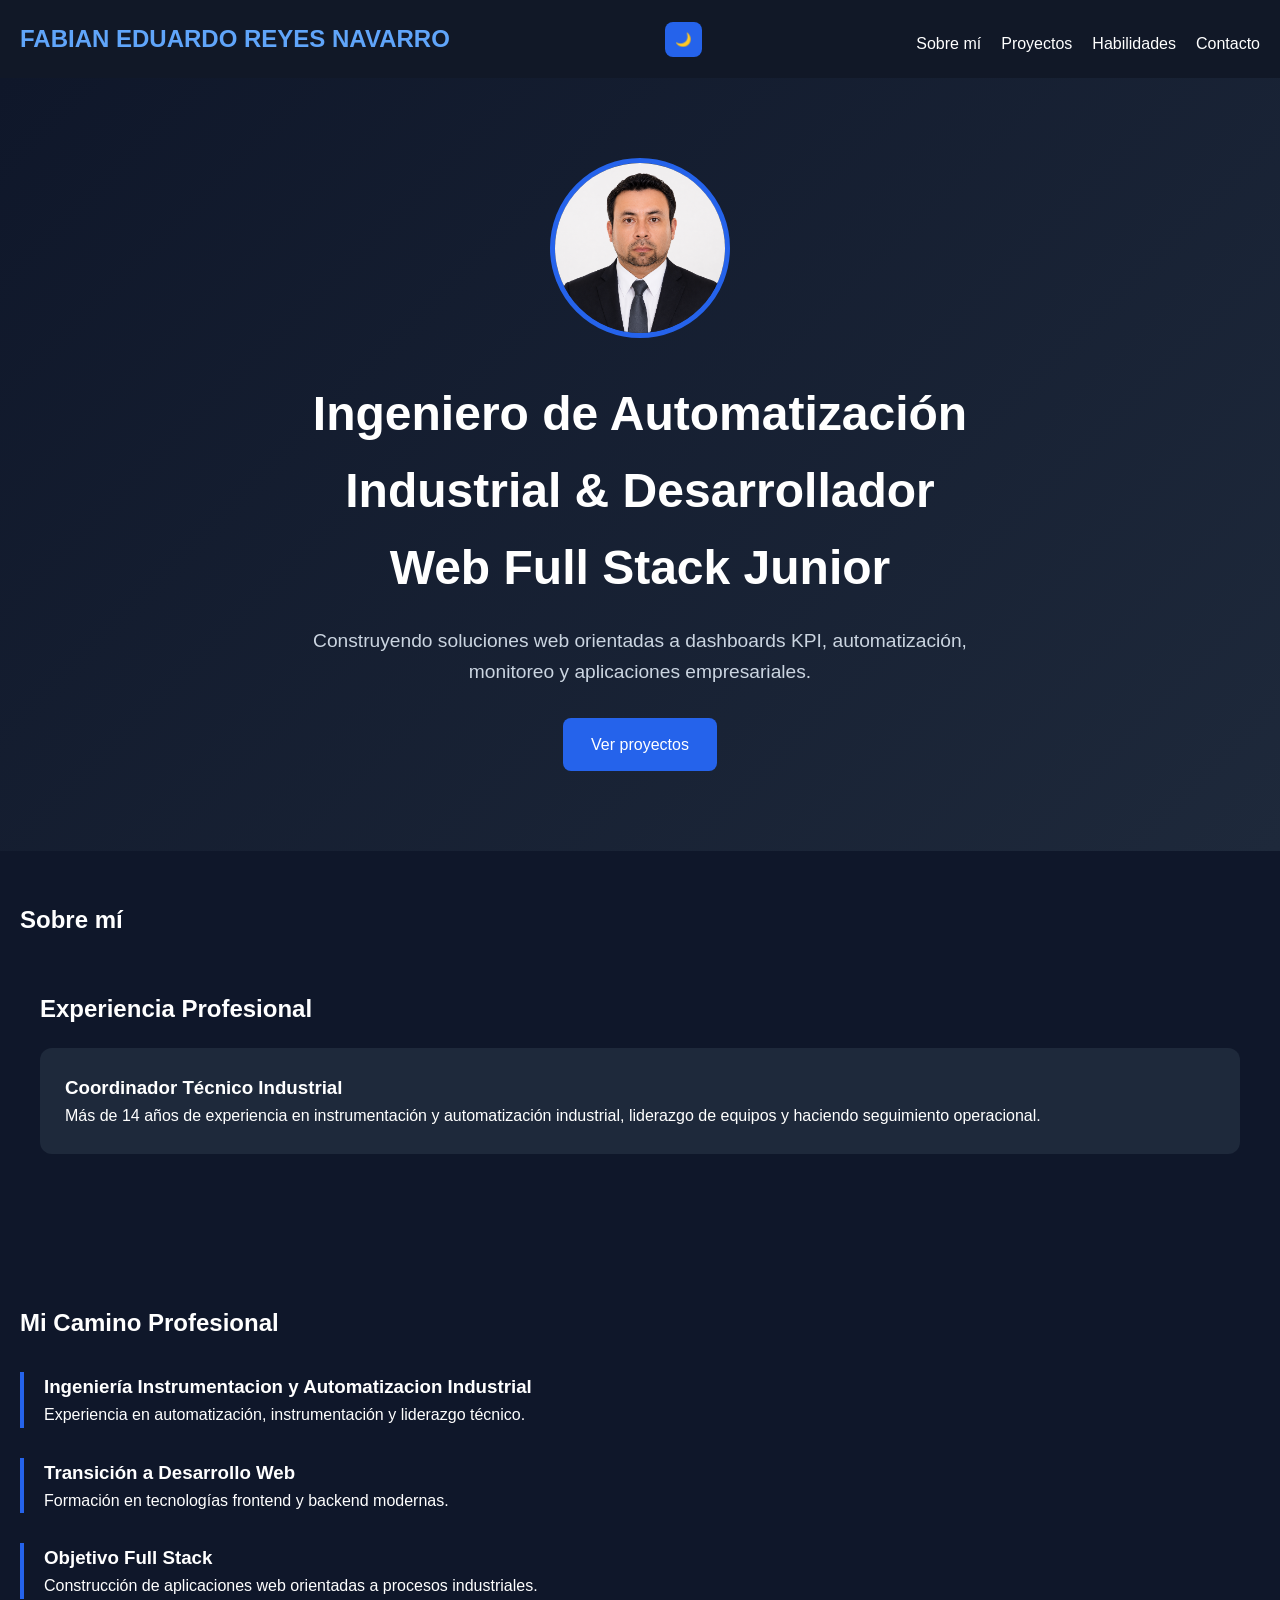
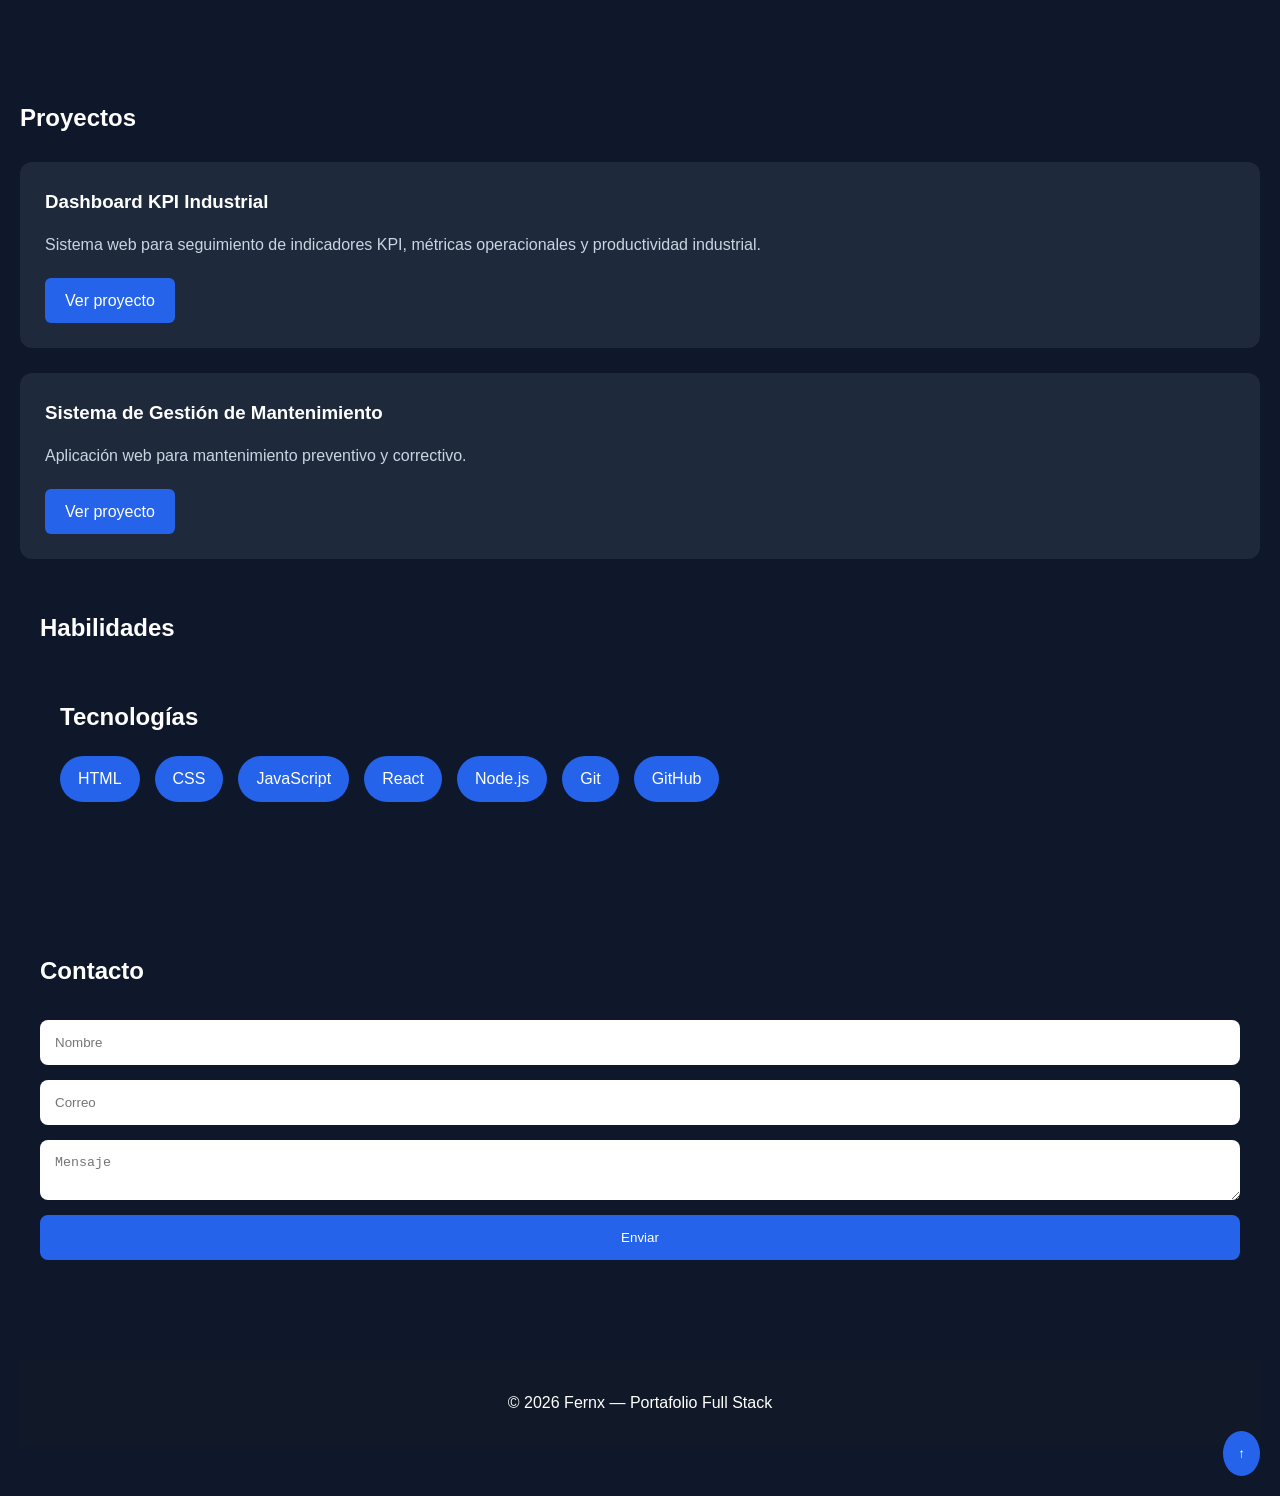
==== index.html @ 08aff905 "Portafolio profesional" ====
<!DOCTYPE html>
<html lang="en">
<head>
    <meta charset="UTF-8">
    <meta name="viewport" content="width=device-width, initial-scale=1.0">
    <title>PORTAFOLIO FULL STACK | FABIAN REYES DEV</title>
    <link rel="stylesheet" href="style.css">
</head>
<body>
    
    <header>
    <nav>
      <h1>FABIAN EDUARDO REYES NAVARRO</h1>

      <div class="menu-toggle" id="menu-toggle">
        ☰
      </div>
      <button id="theme-button">
        🌙
      </button>

      <ul id="nav-menu">
        <li><a href="#about">Sobre mí</a></li>
        <li><a href="#projects">Proyectos</a></li>
        <li><a href="#skills">Habilidades</a></li>
        <li><a href="#contact">Contacto</a></li>
      </ul>
    </nav>
  </header>

  <section class="hero">

  <div class="hero-content">

    <img
      src="assets/img/perfil.png"
      alt="Foto profesional"
      class="profile-img"
    />

    <h2>
      Ingeniero de Automatización Industrial &
      Desarrollador Web Full Stack Junior
    </h2>

    <p>
      Construyendo soluciones web orientadas a dashboards KPI,
      automatización, monitoreo y aplicaciones empresariales.
    </p>

    <a href="#projects" class="btn">
      Ver proyectos
    </a>

  </div>

</section>

  <section id="about" class="hidden">
    <h2>Sobre mí</h2>

    <section id="experience" class="hidden">

  <h2>Experiencia Profesional</h2>

  <div class="experience-card">

    <h3>
      Coordinador Técnico Industrial
    </h3>

    <p>
      Más de 14 años de experiencia en
      instrumentación y automatización industrial,
      liderazgo de equipos y haciendo seguimiento operacional.
    </p>

  </div>

</section>

</section>

  <section id="timeline" class="hidden">

  <h2>Mi Camino Profesional</h2>

  <div class="timeline-item">
    <h3>Ingeniería Instrumentacion y Automatizacion Industrial</h3>
    <p>
      Experiencia en automatización,
      instrumentación y liderazgo técnico.
    </p>
  </div>

  <div class="timeline-item">
    <h3>Transición a Desarrollo Web</h3>
    <p>
      Formación en tecnologías frontend
      y backend modernas.
    </p>
  </div>

  <div class="timeline-item">
    <h3>Objetivo Full Stack</h3>
    <p>
      Construcción de aplicaciones web
      orientadas a procesos industriales.
    </p>
  </div>

</section>

  <section id="projects" class="hidden">
    <h2>Proyectos</h2>

    <div class="project-card">

  <h3>Dashboard KPI Industrial</h3>

  <p>
    Sistema web para seguimiento de indicadores KPI,
    métricas operacionales y productividad industrial.
  </p>

  <a href="#" class="btn-project">
  Ver proyecto
</a>

</div>

  <div class="project-card">

  <h3>Sistema de Gestión de Mantenimiento</h3>

  <p>
    Aplicación web para mantenimiento preventivo y correctivo.
  </p>

  <a href="#" class="btn-project">
  Ver proyecto
</a>

</div>

  <section id="skills">
    <h2>Habilidades</h2>

    <section id="tech">

  <h2>Tecnologías</h2>

  <div class="tech-container">

    <span>HTML</span>
    <span>CSS</span>
    <span>JavaScript</span>
    <span>React</span>
    <span>Node.js</span>
    <span>Git</span>
    <span>GitHub</span>

  </div>

</section>
</section>

  <section id="contact" class="hidden">

  <h2>Contacto</h2>

  <form class="contact-form">

    <input
      type="text"
      placeholder="Nombre"
    />

    <input
      type="email"
      placeholder="Correo"
    />

    <textarea
      placeholder="Mensaje"
    ></textarea>

    <button type="submit">
      Enviar
    </button>

  </form>

</section>

<button id="top-button">
  ↑
</button>

  <footer>

  <p>
    © 2026 Fernx —
    Portafolio Full Stack
  </p>

</footer>

  <script src="script.js"></script>

</body>
</html>
---- style.css ----
* {
  margin: 0;
  padding: 0;
  box-sizing: border-box;
}

html {
  scroll-behavior: smooth;
}

body {
  font-family: Arial, sans-serif;
  background-color: #0f172a;
  color: white;
  line-height: 1.6;
}

header {
  background-color: #111827;
  padding: 20px;
  position: sticky;
  top: 0;
  z-index: 1000;
}

nav {
  display: flex;
  justify-content: space-between;
  align-items: center;
}

nav ul {
  display: flex;
  gap: 20px;
  list-style: none;
}

nav a {
  color: white;
  text-decoration: none;
}

.hero {
  padding: 80px 20px;
  text-align: center;
}

section {
  padding: 50px 20px;
}

.project-card {
  background-color: #1e293b;
  padding: 20px;
  margin-top: 20px;
  border-radius: 10px;
}

ul li {
  margin-top: 10px;
}

.hero {
  min-height: 80vh;
  display: flex;
  justify-content: center;
  align-items: center;
  text-align: center;

  background: linear-gradient(
    135deg,
    #0f172a,
    #1e293b
  );
}

.hero-content {
  max-width: 700px;
}

.hero h2 {
  font-size: 3rem;
  margin-bottom: 20px;
}

.hero p {
  font-size: 1.2rem;
  margin-bottom: 30px;
  color: #cbd5e1;
}

.btn {
  display: inline-block;
  padding: 14px 28px;

  background-color: #2563eb;
  color: white;

  text-decoration: none;

  border-radius: 8px;

  transition: 0.3s;
}

.btn:hover {
  background-color: #1d4ed8;
  transform: translateY(-3px);
}

.project-card {
  background-color: #1e293b;

  padding: 25px;

  margin-top: 25px;

  border-radius: 12px;

  transition: 0.3s;
}

.project-card:hover {
  transform: translateY(-5px);
}

.project-card h3 {
  margin-bottom: 15px;
}

.project-card p {
  margin-bottom: 20px;
  color: #cbd5e1;
}

.project-card button {
  padding: 10px 20px;

  border: none;

  background-color: #2563eb;

  color: white;

  border-radius: 6px;
}

nav h1 {
  color: #60a5fa;
}

nav a {
  transition: 0.3s;
}

nav a:hover {
  color: #60a5fa;
}

@media (max-width: 768px) {

  nav {
    flex-direction: column;
    gap: 20px;
  }

  nav ul {
    flex-direction: column;
    text-align: center;
  }

  .hero h2 {
    font-size: 2rem;
  }

}

.profile-img {
  width: 180px;
  height: 180px;

  object-fit: cover;

  border-radius: 50%;

  margin-bottom: 30px;

  border: 5px solid #2563eb;
}

.experience-card {

  background-color: #1e293b;

  padding: 25px;

  border-radius: 12px;

  margin-top: 20px;

}

.tech-container {

  display: flex;

  flex-wrap: wrap;

  gap: 15px;

  margin-top: 20px;

}

.tech-container span {

  background-color: #2563eb;

  padding: 10px 18px;

  border-radius: 30px;

}

footer {

  text-align: center;

  padding: 30px;

  background-color: #111827;

  margin-top: 50px;

}

.menu-toggle {

  display: none;

  font-size: 2rem;

  cursor: pointer;

}

/* RESPONSIVE MENU */

@media (max-width: 768px) {

  .menu-toggle {
    display: block;
  }

  #nav-menu {

    display: none;

    flex-direction: column;

    width: 100%;

    margin-top: 20px;

  }

  #nav-menu.active {
    display: flex;
  }

}

.timeline-item {

  border-left: 4px solid #2563eb;

  padding-left: 20px;

  margin-top: 30px;

}

.btn-project {

  display: inline-block;

  padding: 10px 20px;

  background-color: #2563eb;

  color: white;

  text-decoration: none;

  border-radius: 6px;

  transition: 0.3s;

}

.btn-project:hover {

  background-color: #1d4ed8;

}

.contact-form {

  display: flex;

  flex-direction: column;

  gap: 15px;

  margin-top: 30px;

}

.contact-form input,
.contact-form textarea {

  padding: 15px;

  border: none;

  border-radius: 8px;

}

.contact-form button {

  padding: 15px;

  border: none;

  background-color: #2563eb;

  color: white;

  border-radius: 8px;

  cursor: pointer;

}

#theme-button {

  padding: 10px;

  border: none;

  border-radius: 8px;

  cursor: pointer;

  background-color: #2563eb;

  color: white;

}

.light-mode {

  background-color: white;

  color: black;

}

.light-mode header {

  background-color: #e2e8f0;

}

.light-mode .project-card,
.light-mode .experience-card {

  background-color: #cbd5e1;

}

.light-mode footer {

  background-color: #cbd5e1;

}

.hidden {

  opacity: 0;

  transform: translateY(40px);

  transition: all 1s;

}

.show {

  opacity: 1;

  transform: translateY(0);

}

#top-button {

  position: fixed;

  bottom: 20px;

  right: 20px;

  padding: 15px;

  border: none;

  border-radius: 50%;

  background-color: #2563eb;

  color: white;

  cursor: pointer;

}
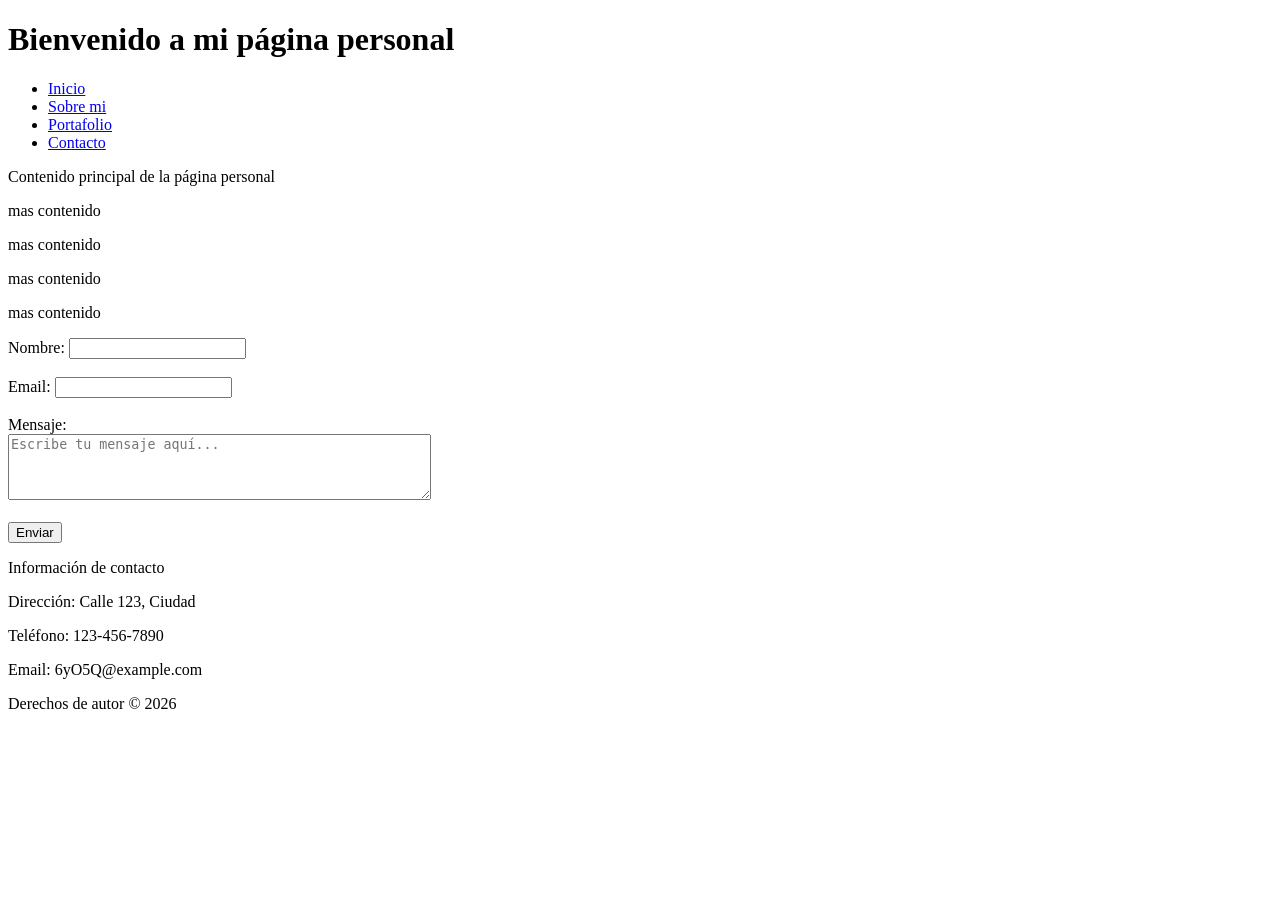
==== commit b1463f22: "dia1" ====
--- a/index.html
+++ b/index.html
@@ -3,210 +3,48 @@
 <head>
     <meta charset="UTF-8">
     <meta name="viewport" content="width=device-width, initial-scale=1.0">
-    <title>PORTAFOLIO FULL STACK | FABIAN REYES DEV</title>
-    <link rel="stylesheet" href="style.css">
+    <title>pagina personal</title>
 </head>
 <body>
-    
+    <!-- Encabezado de la página personal -->
     <header>
-    <nav>
-      <h1>FABIAN EDUARDO REYES NAVARRO</h1>
+        <h1>Bienvenido a mi página personal</h1>
+        <!-- Navegación de la página personal -->
+        <nav>
+            <ul>
+                <li><a href="#">Inicio</a></li>
+                <li><a href="#">Sobre mi</a></li>
+                <li><a href="#">Portafolio</a></li>
+                <li><a href="#">Contacto</a></li>
+            </ul>
+        </nav>
+    </header>
+    <!-- Contenido principal de la página personal -->
+    <main>
+        <p>Contenido principal de la página personal</p>
+        <p>mas contenido</p>
+        <p>mas contenido</p>
+        <p>mas contenido</p>
+        <p>mas contenido</p>
 
-      <div class="menu-toggle" id="menu-toggle">
-        ☰
-      </div>
-      <button id="theme-button">
-        🌙
-      </button>
-
-      <ul id="nav-menu">
-        <li><a href="#about">Sobre mí</a></li>
-        <li><a href="#projects">Proyectos</a></li>
-        <li><a href="#skills">Habilidades</a></li>
-        <li><a href="#contact">Contacto</a></li>
-      </ul>
-    </nav>
-  </header>
-
-  <section class="hero">
-
-  <div class="hero-content">
-
-    <img
-      src="assets/img/perfil.png"
-      alt="Foto profesional"
-      class="profile-img"
-    />
-
-    <h2>
-      Ingeniero de Automatización Industrial &
-      Desarrollador Web Full Stack Junior
-    </h2>
-
-    <p>
-      Construyendo soluciones web orientadas a dashboards KPI,
-      automatización, monitoreo y aplicaciones empresariales.
-    </p>
-
-    <a href="#projects" class="btn">
-      Ver proyectos
-    </a>
-
-  </div>
-
-</section>
-
-  <section id="about" class="hidden">
-    <h2>Sobre mí</h2>
-
-    <section id="experience" class="hidden">
-
-  <h2>Experiencia Profesional</h2>
-
-  <div class="experience-card">
-
-    <h3>
-      Coordinador Técnico Industrial
-    </h3>
-
-    <p>
-      Más de 14 años de experiencia en
-      instrumentación y automatización industrial,
-      liderazgo de equipos y haciendo seguimiento operacional.
-    </p>
-
-  </div>
-
-</section>
-
-</section>
-
-  <section id="timeline" class="hidden">
-
-  <h2>Mi Camino Profesional</h2>
-
-  <div class="timeline-item">
-    <h3>Ingeniería Instrumentacion y Automatizacion Industrial</h3>
-    <p>
-      Experiencia en automatización,
-      instrumentación y liderazgo técnico.
-    </p>
-  </div>
-
-  <div class="timeline-item">
-    <h3>Transición a Desarrollo Web</h3>
-    <p>
-      Formación en tecnologías frontend
-      y backend modernas.
-    </p>
-  </div>
-
-  <div class="timeline-item">
-    <h3>Objetivo Full Stack</h3>
-    <p>
-      Construcción de aplicaciones web
-      orientadas a procesos industriales.
-    </p>
-  </div>
-
-</section>
-
-  <section id="projects" class="hidden">
-    <h2>Proyectos</h2>
-
-    <div class="project-card">
-
-  <h3>Dashboard KPI Industrial</h3>
-
-  <p>
-    Sistema web para seguimiento de indicadores KPI,
-    métricas operacionales y productividad industrial.
-  </p>
-
-  <a href="#" class="btn-project">
-  Ver proyecto
-</a>
-
-</div>
-
-  <div class="project-card">
-
-  <h3>Sistema de Gestión de Mantenimiento</h3>
-
-  <p>
-    Aplicación web para mantenimiento preventivo y correctivo.
-  </p>
-
-  <a href="#" class="btn-project">
-  Ver proyecto
-</a>
-
-</div>
-
-  <section id="skills">
-    <h2>Habilidades</h2>
-
-    <section id="tech">
-
-  <h2>Tecnologías</h2>
-
-  <div class="tech-container">
-
-    <span>HTML</span>
-    <span>CSS</span>
-    <span>JavaScript</span>
-    <span>React</span>
-    <span>Node.js</span>
-    <span>Git</span>
-    <span>GitHub</span>
-
-  </div>
-
-</section>
-</section>
-
-  <section id="contact" class="hidden">
-
-  <h2>Contacto</h2>
-
-  <form class="contact-form">
-
-    <input
-      type="text"
-      placeholder="Nombre"
-    />
-
-    <input
-      type="email"
-      placeholder="Correo"
-    />
-
-    <textarea
-      placeholder="Mensaje"
-    ></textarea>
-
-    <button type="submit">
-      Enviar
-    </button>
-
-  </form>
-
-</section>
-
-<button id="top-button">
-  ↑
-</button>
-
-  <footer>
-
-  <p>
-    © 2026 Fernx —
-    Portafolio Full Stack
-  </p>
-
-</footer>
-
-  <script src="script.js"></script>
+        <form action="#" method="post">
+            <label for="name">Nombre:</label>
+            <input type="text" id="name" name="name" required><br><br>
+            <label for="email">Email:</label>
+            <input type="email" id="email" name="email" required><br><br>
+            <label for="message">Mensaje:</label><br>
+            <textarea id="message" name="message" rows="4" cols="50" placeholder="Escribe tu mensaje aquí..." required></textarea><br><br>
+            <input type="submit" value="Enviar">
+        </form>
+    </main>
+    <!-- Pie de página -->
+    <footer>
+        <p>Información de contacto</p>
+        <p>Dirección: Calle 123, Ciudad</p>
+        <p>Teléfono: 123-456-7890</p>
+        <p>Email: 6yO5Q@example.com</p>
+        <p>Derechos de autor &copy; 2026</p>
+    </footer>
 
 </body>
 </html>
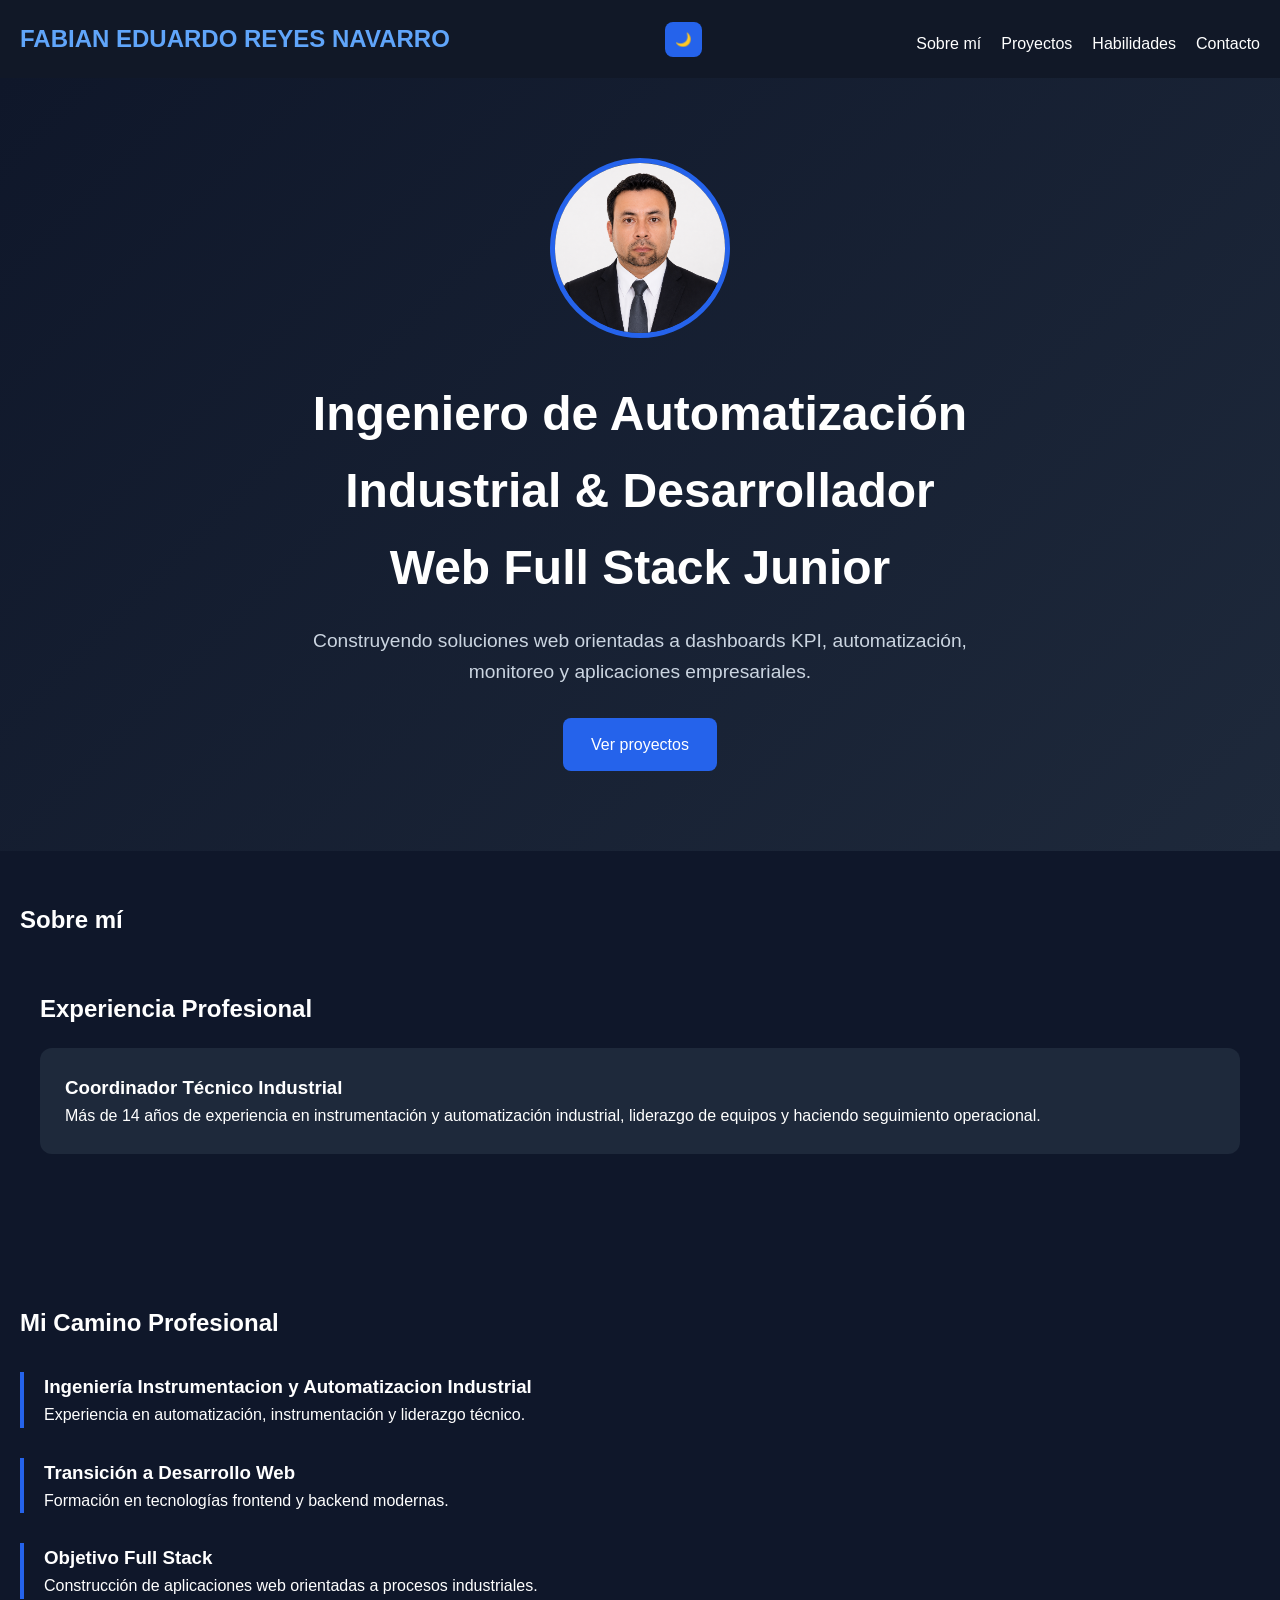
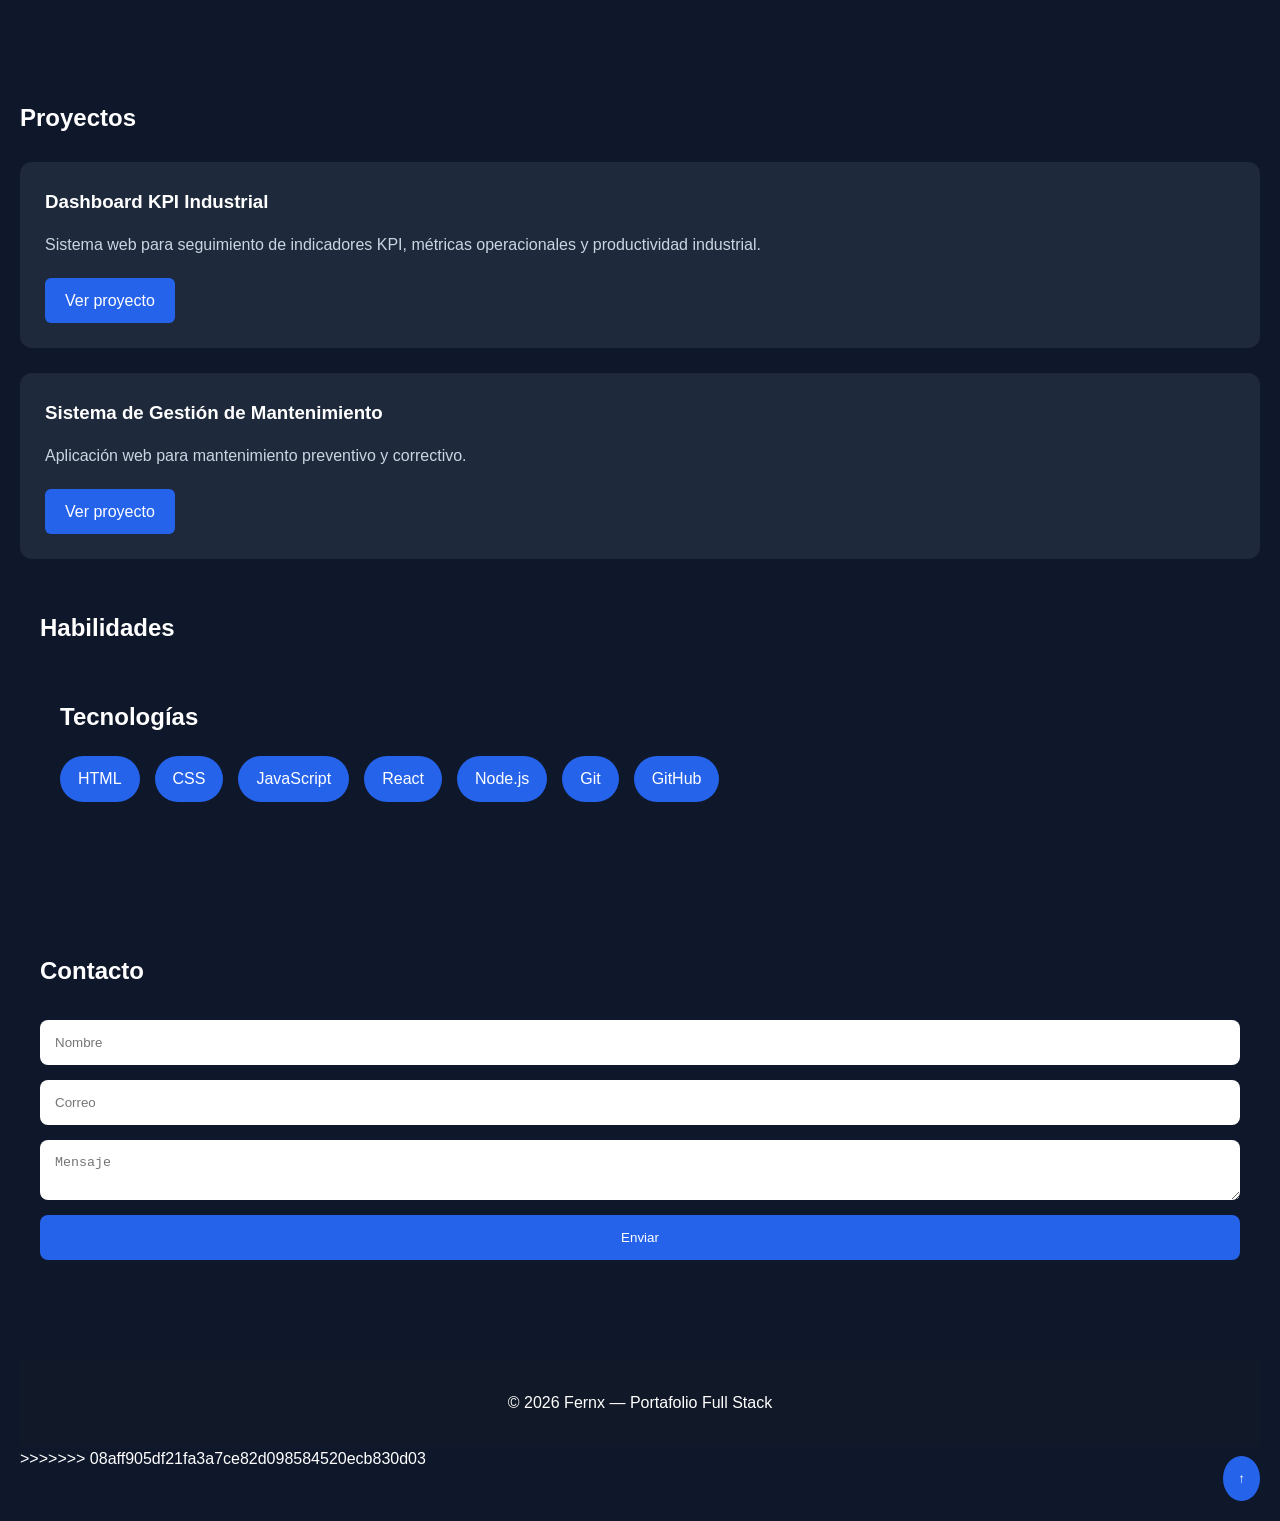
==== commit fc323e9d: "dia1 fix" ====
--- a/index.html
+++ b/index.html
@@ -3,48 +3,212 @@
 <head>
     <meta charset="UTF-8">
     <meta name="viewport" content="width=device-width, initial-scale=1.0">
-    <title>pagina personal</title>
+
+    <title>PORTAFOLIO FULL STACK | FABIAN REYES DEV</title>
+    <link rel="stylesheet" href="style.css">
 </head>
 <body>
-    <!-- Encabezado de la página personal -->
+    
     <header>
-        <h1>Bienvenido a mi página personal</h1>
-        <!-- Navegación de la página personal -->
-        <nav>
-            <ul>
-                <li><a href="#">Inicio</a></li>
-                <li><a href="#">Sobre mi</a></li>
-                <li><a href="#">Portafolio</a></li>
-                <li><a href="#">Contacto</a></li>
-            </ul>
-        </nav>
-    </header>
-    <!-- Contenido principal de la página personal -->
-    <main>
-        <p>Contenido principal de la página personal</p>
-        <p>mas contenido</p>
-        <p>mas contenido</p>
-        <p>mas contenido</p>
-        <p>mas contenido</p>
-
-        <form action="#" method="post">
-            <label for="name">Nombre:</label>
-            <input type="text" id="name" name="name" required><br><br>
-            <label for="email">Email:</label>
-            <input type="email" id="email" name="email" required><br><br>
-            <label for="message">Mensaje:</label><br>
-            <textarea id="message" name="message" rows="4" cols="50" placeholder="Escribe tu mensaje aquí..." required></textarea><br><br>
-            <input type="submit" value="Enviar">
-        </form>
-    </main>
-    <!-- Pie de página -->
-    <footer>
-        <p>Información de contacto</p>
-        <p>Dirección: Calle 123, Ciudad</p>
-        <p>Teléfono: 123-456-7890</p>
-        <p>Email: 6yO5Q@example.com</p>
-        <p>Derechos de autor &copy; 2026</p>
-    </footer>
+    <nav>
+      <h1>FABIAN EDUARDO REYES NAVARRO</h1>
+
+      <div class="menu-toggle" id="menu-toggle">
+        ☰
+      </div>
+      <button id="theme-button">
+        🌙
+      </button>
+
+      <ul id="nav-menu">
+        <li><a href="#about">Sobre mí</a></li>
+        <li><a href="#projects">Proyectos</a></li>
+        <li><a href="#skills">Habilidades</a></li>
+        <li><a href="#contact">Contacto</a></li>
+      </ul>
+    </nav>
+  </header>
+
+  <section class="hero">
+
+  <div class="hero-content">
+
+    <img
+      src="assets/img/perfil.png"
+      alt="Foto profesional"
+      class="profile-img"
+    />
+
+    <h2>
+      Ingeniero de Automatización Industrial &
+      Desarrollador Web Full Stack Junior
+    </h2>
+
+    <p>
+      Construyendo soluciones web orientadas a dashboards KPI,
+      automatización, monitoreo y aplicaciones empresariales.
+    </p>
+
+    <a href="#projects" class="btn">
+      Ver proyectos
+    </a>
+
+  </div>
+
+</section>
+
+  <section id="about" class="hidden">
+    <h2>Sobre mí</h2>
+
+    <section id="experience" class="hidden">
+
+  <h2>Experiencia Profesional</h2>
+
+  <div class="experience-card">
+
+    <h3>
+      Coordinador Técnico Industrial
+    </h3>
+
+    <p>
+      Más de 14 años de experiencia en
+      instrumentación y automatización industrial,
+      liderazgo de equipos y haciendo seguimiento operacional.
+    </p>
+
+  </div>
+
+</section>
+
+</section>
+
+  <section id="timeline" class="hidden">
+
+  <h2>Mi Camino Profesional</h2>
+
+  <div class="timeline-item">
+    <h3>Ingeniería Instrumentacion y Automatizacion Industrial</h3>
+    <p>
+      Experiencia en automatización,
+      instrumentación y liderazgo técnico.
+    </p>
+  </div>
+
+  <div class="timeline-item">
+    <h3>Transición a Desarrollo Web</h3>
+    <p>
+      Formación en tecnologías frontend
+      y backend modernas.
+    </p>
+  </div>
+
+  <div class="timeline-item">
+    <h3>Objetivo Full Stack</h3>
+    <p>
+      Construcción de aplicaciones web
+      orientadas a procesos industriales.
+    </p>
+  </div>
+
+</section>
+
+  <section id="projects" class="hidden">
+    <h2>Proyectos</h2>
+
+    <div class="project-card">
+
+  <h3>Dashboard KPI Industrial</h3>
+
+  <p>
+    Sistema web para seguimiento de indicadores KPI,
+    métricas operacionales y productividad industrial.
+  </p>
+
+  <a href="#" class="btn-project">
+  Ver proyecto
+</a>
+
+</div>
+
+  <div class="project-card">
+
+  <h3>Sistema de Gestión de Mantenimiento</h3>
+
+  <p>
+    Aplicación web para mantenimiento preventivo y correctivo.
+  </p>
+
+  <a href="#" class="btn-project">
+  Ver proyecto
+</a>
+
+</div>
+
+  <section id="skills">
+    <h2>Habilidades</h2>
+
+    <section id="tech">
+
+  <h2>Tecnologías</h2>
+
+  <div class="tech-container">
+
+    <span>HTML</span>
+    <span>CSS</span>
+    <span>JavaScript</span>
+    <span>React</span>
+    <span>Node.js</span>
+    <span>Git</span>
+    <span>GitHub</span>
+
+  </div>
+
+</section>
+</section>
+
+  <section id="contact" class="hidden">
+
+  <h2>Contacto</h2>
+
+  <form class="contact-form">
+
+    <input
+      type="text"
+      placeholder="Nombre"
+    />
+
+    <input
+      type="email"
+      placeholder="Correo"
+    />
+
+    <textarea
+      placeholder="Mensaje"
+    ></textarea>
+
+    <button type="submit">
+      Enviar
+    </button>
+
+  </form>
+
+</section>
+
+<button id="top-button">
+  ↑
+</button>
+
+  <footer>
+
+  <p>
+    © 2026 Fernx —
+    Portafolio Full Stack
+  </p>
+
+</footer>
+
+  <script src="script.js"></script>
+>>>>>>> 08aff905df21fa3a7ce82d098584520ecb830d03
 
 </body>
 </html>
--- a/style.css
+++ b/style.css
@@ -0,0 +1,427 @@
+* {
+  margin: 0;
+  padding: 0;
+  box-sizing: border-box;
+}
+
+html {
+  scroll-behavior: smooth;
+}
+
+body {
+  font-family: Arial, sans-serif;
+  background-color: #0f172a;
+  color: white;
+  line-height: 1.6;
+}
+
+header {
+  background-color: #111827;
+  padding: 20px;
+  position: sticky;
+  top: 0;
+  z-index: 1000;
+}
+
+nav {
+  display: flex;
+  justify-content: space-between;
+  align-items: center;
+}
+
+nav ul {
+  display: flex;
+  gap: 20px;
+  list-style: none;
+}
+
+nav a {
+  color: white;
+  text-decoration: none;
+}
+
+.hero {
+  padding: 80px 20px;
+  text-align: center;
+}
+
+section {
+  padding: 50px 20px;
+}
+
+.project-card {
+  background-color: #1e293b;
+  padding: 20px;
+  margin-top: 20px;
+  border-radius: 10px;
+}
+
+ul li {
+  margin-top: 10px;
+}
+
+.hero {
+  min-height: 80vh;
+  display: flex;
+  justify-content: center;
+  align-items: center;
+  text-align: center;
+
+  background: linear-gradient(
+    135deg,
+    #0f172a,
+    #1e293b
+  );
+}
+
+.hero-content {
+  max-width: 700px;
+}
+
+.hero h2 {
+  font-size: 3rem;
+  margin-bottom: 20px;
+}
+
+.hero p {
+  font-size: 1.2rem;
+  margin-bottom: 30px;
+  color: #cbd5e1;
+}
+
+.btn {
+  display: inline-block;
+  padding: 14px 28px;
+
+  background-color: #2563eb;
+  color: white;
+
+  text-decoration: none;
+
+  border-radius: 8px;
+
+  transition: 0.3s;
+}
+
+.btn:hover {
+  background-color: #1d4ed8;
+  transform: translateY(-3px);
+}
+
+.project-card {
+  background-color: #1e293b;
+
+  padding: 25px;
+
+  margin-top: 25px;
+
+  border-radius: 12px;
+
+  transition: 0.3s;
+}
+
+.project-card:hover {
+  transform: translateY(-5px);
+}
+
+.project-card h3 {
+  margin-bottom: 15px;
+}
+
+.project-card p {
+  margin-bottom: 20px;
+  color: #cbd5e1;
+}
+
+.project-card button {
+  padding: 10px 20px;
+
+  border: none;
+
+  background-color: #2563eb;
+
+  color: white;
+
+  border-radius: 6px;
+}
+
+nav h1 {
+  color: #60a5fa;
+}
+
+nav a {
+  transition: 0.3s;
+}
+
+nav a:hover {
+  color: #60a5fa;
+}
+
+@media (max-width: 768px) {
+
+  nav {
+    flex-direction: column;
+    gap: 20px;
+  }
+
+  nav ul {
+    flex-direction: column;
+    text-align: center;
+  }
+
+  .hero h2 {
+    font-size: 2rem;
+  }
+
+}
+
+.profile-img {
+  width: 180px;
+  height: 180px;
+
+  object-fit: cover;
+
+  border-radius: 50%;
+
+  margin-bottom: 30px;
+
+  border: 5px solid #2563eb;
+}
+
+.experience-card {
+
+  background-color: #1e293b;
+
+  padding: 25px;
+
+  border-radius: 12px;
+
+  margin-top: 20px;
+
+}
+
+.tech-container {
+
+  display: flex;
+
+  flex-wrap: wrap;
+
+  gap: 15px;
+
+  margin-top: 20px;
+
+}
+
+.tech-container span {
+
+  background-color: #2563eb;
+
+  padding: 10px 18px;
+
+  border-radius: 30px;
+
+}
+
+footer {
+
+  text-align: center;
+
+  padding: 30px;
+
+  background-color: #111827;
+
+  margin-top: 50px;
+
+}
+
+.menu-toggle {
+
+  display: none;
+
+  font-size: 2rem;
+
+  cursor: pointer;
+
+}
+
+/* RESPONSIVE MENU */
+
+@media (max-width: 768px) {
+
+  .menu-toggle {
+    display: block;
+  }
+
+  #nav-menu {
+
+    display: none;
+
+    flex-direction: column;
+
+    width: 100%;
+
+    margin-top: 20px;
+
+  }
+
+  #nav-menu.active {
+    display: flex;
+  }
+
+}
+
+.timeline-item {
+
+  border-left: 4px solid #2563eb;
+
+  padding-left: 20px;
+
+  margin-top: 30px;
+
+}
+
+.btn-project {
+
+  display: inline-block;
+
+  padding: 10px 20px;
+
+  background-color: #2563eb;
+
+  color: white;
+
+  text-decoration: none;
+
+  border-radius: 6px;
+
+  transition: 0.3s;
+
+}
+
+.btn-project:hover {
+
+  background-color: #1d4ed8;
+
+}
+
+.contact-form {
+
+  display: flex;
+
+  flex-direction: column;
+
+  gap: 15px;
+
+  margin-top: 30px;
+
+}
+
+.contact-form input,
+.contact-form textarea {
+
+  padding: 15px;
+
+  border: none;
+
+  border-radius: 8px;
+
+}
+
+.contact-form button {
+
+  padding: 15px;
+
+  border: none;
+
+  background-color: #2563eb;
+
+  color: white;
+
+  border-radius: 8px;
+
+  cursor: pointer;
+
+}
+
+#theme-button {
+
+  padding: 10px;
+
+  border: none;
+
+  border-radius: 8px;
+
+  cursor: pointer;
+
+  background-color: #2563eb;
+
+  color: white;
+
+}
+
+.light-mode {
+
+  background-color: white;
+
+  color: black;
+
+}
+
+.light-mode header {
+
+  background-color: #e2e8f0;
+
+}
+
+.light-mode .project-card,
+.light-mode .experience-card {
+
+  background-color: #cbd5e1;
+
+}
+
+.light-mode footer {
+
+  background-color: #cbd5e1;
+
+}
+
+.hidden {
+
+  opacity: 0;
+
+  transform: translateY(40px);
+
+  transition: all 1s;
+
+}
+
+.show {
+
+  opacity: 1;
+
+  transform: translateY(0);
+
+}
+
+#top-button {
+
+  position: fixed;
+
+  bottom: 20px;
+
+  right: 20px;
+
+  padding: 15px;
+
+  border: none;
+
+  border-radius: 50%;
+
+  background-color: #2563eb;
+
+  color: white;
+
+  cursor: pointer;
+
+}
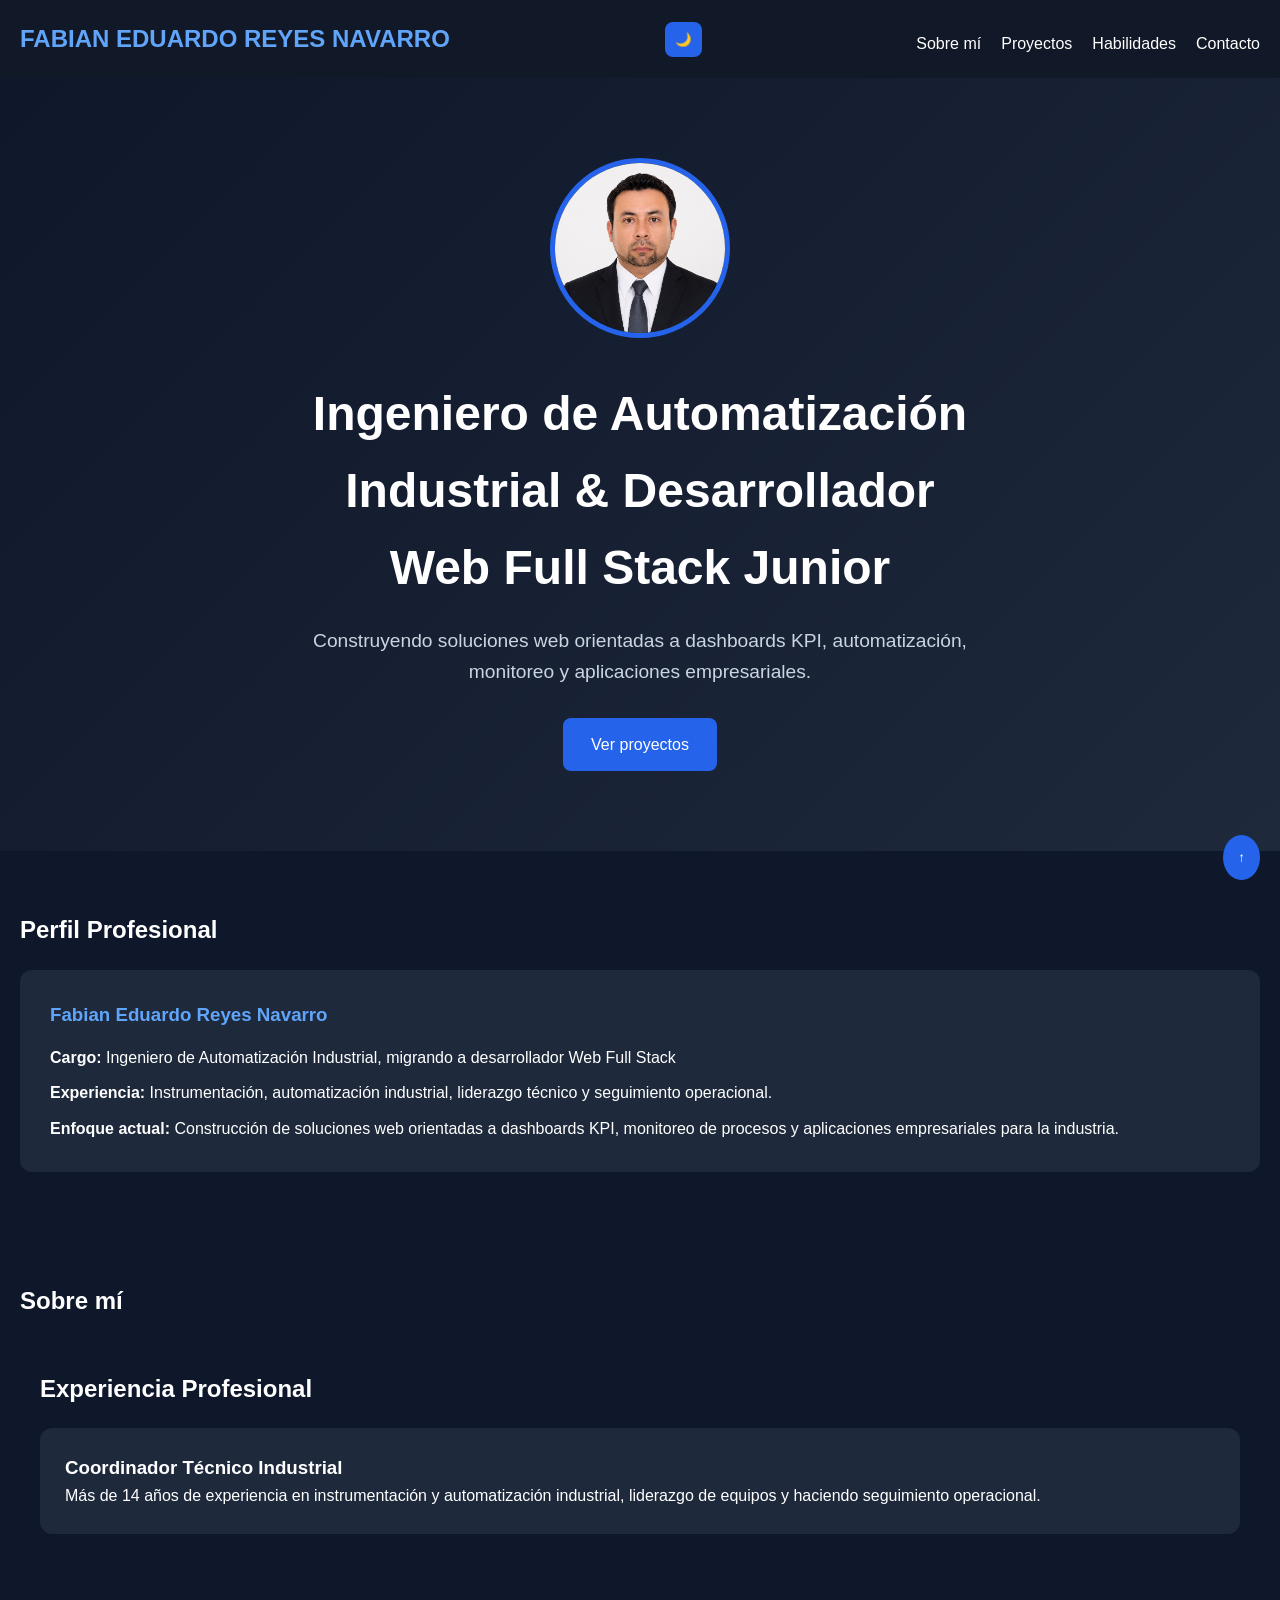
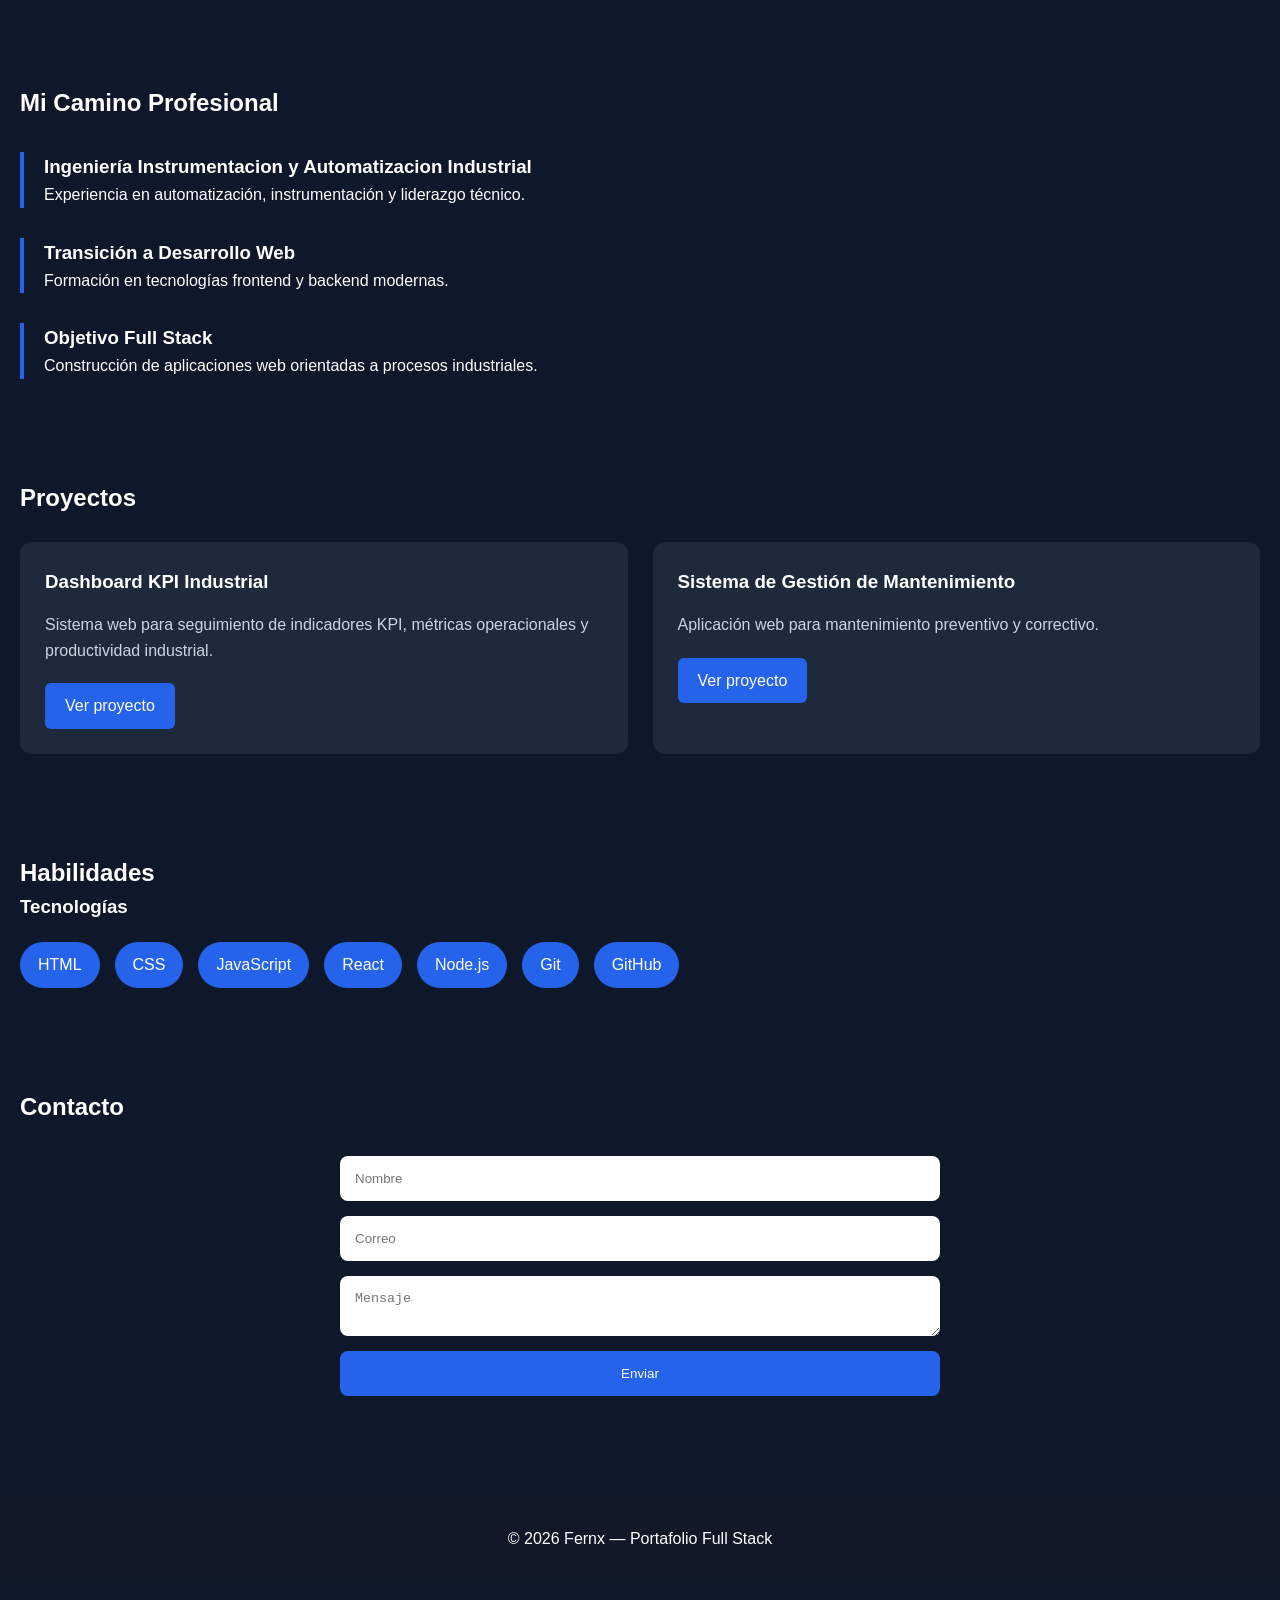
==== commit 8595cc14: "Mejoras responsive, perfil profesional y accesibilidad" ====
--- a/index.html
+++ b/index.html
@@ -1,9 +1,9 @@
 <!DOCTYPE html>
-<html lang="en">
+<html lang="es">
 <head>
     <meta charset="UTF-8">
     <meta name="viewport" content="width=device-width, initial-scale=1.0">
-
+    <meta name="description" content="Portafolio de Fabian Reyes - Ingeniero de Automatización Industrial y Desarrollador Web Full Stack Junior. Dashboards KPI, automatización y aplicaciones empresariales.">
     <title>PORTAFOLIO FULL STACK | FABIAN REYES DEV</title>
     <link rel="stylesheet" href="style.css">
 </head>
@@ -13,10 +13,10 @@
     <nav>
       <h1>FABIAN EDUARDO REYES NAVARRO</h1>
 
-      <div class="menu-toggle" id="menu-toggle">
+      <div class="menu-toggle" id="menu-toggle" aria-label="Abrir menú">
         ☰
       </div>
-      <button id="theme-button">
+      <button id="theme-button" aria-label="Cambiar tema">
         🌙
       </button>
 
@@ -57,6 +57,21 @@
 
 </section>
 
+<section id="dynamic-profile">
+
+  <h2>Perfil Profesional</h2>
+
+  <div id="profile-container">
+
+    <h3>Fabian Eduardo Reyes Navarro</h3>
+    <p><strong>Cargo:</strong> Ingeniero de Automatización Industrial, migrando a desarrollador Web Full Stack</p>
+    <p><strong>Experiencia:</strong> Instrumentación, automatización industrial, liderazgo técnico y seguimiento operacional.</p>
+    <p><strong>Enfoque actual:</strong> Construcción de soluciones web orientadas a dashboards KPI, monitoreo de procesos y aplicaciones empresariales para la industria.</p>
+
+  </div>
+
+</section>
+
   <section id="about" class="hidden">
     <h2>Sobre mí</h2>
 
@@ -144,12 +159,14 @@
 
 </div>
 
+</section>
+
   <section id="skills">
     <h2>Habilidades</h2>
 
-    <section id="tech">
-
-  <h2>Tecnologías</h2>
+    <div id="tech">
+
+  <h3>Tecnologías</h3>
 
   <div class="tech-container">
 
@@ -163,27 +180,33 @@
 
   </div>
 
-</section>
+</div>
 </section>
 
   <section id="contact" class="hidden">
 
   <h2>Contacto</h2>
 
-  <form class="contact-form">
+  <form class="contact-form" action="#" method="POST">
 
     <input
       type="text"
+      name="nombre"
       placeholder="Nombre"
+      aria-label="Nombre"
     />
 
     <input
       type="email"
+      name="correo"
       placeholder="Correo"
+      aria-label="Correo electrónico"
     />
 
     <textarea
+      name="mensaje"
       placeholder="Mensaje"
+      aria-label="Mensaje"
     ></textarea>
 
     <button type="submit">
@@ -208,7 +231,18 @@
 </footer>
 
   <script src="script.js"></script>
->>>>>>> 08aff905df21fa3a7ce82d098584520ecb830d03
+
+  <section id="api-section" class="hidden">
+
+  <h2>Datos Tecnológicos</h2>
+
+  <div id="api-container">
+
+    Cargando datos...
+
+  </div>
+
+</section>
 
 </body>
 </html>
--- a/style.css
+++ b/style.css
@@ -173,6 +173,19 @@
     font-size: 2rem;
   }
 
+  .hero p {
+    font-size: 1rem;
+  }
+
+  .profile-img {
+    width: 140px;
+    height: 140px;
+  }
+
+  section {
+    padding: 40px 15px;
+  }
+
 }
 
 .profile-img {
@@ -270,6 +283,61 @@
 
 }
 
+@media (max-width: 480px) {
+
+  .hero h2 {
+    font-size: 1.5rem;
+  }
+
+  .hero p {
+    font-size: 0.95rem;
+  }
+
+  .profile-img {
+    width: 110px;
+    height: 110px;
+    border-width: 3px;
+  }
+
+  section {
+    padding: 30px 12px;
+  }
+
+  .hero {
+    padding: 60px 12px;
+  }
+
+  .tech-container span {
+    padding: 8px 14px;
+    font-size: 0.9rem;
+  }
+
+}
+
+@media (min-width: 769px) {
+
+  #projects {
+    display: grid;
+    grid-template-columns: repeat(2, 1fr);
+    gap: 25px;
+  }
+
+  #projects h2 {
+    grid-column: 1 / -1;
+  }
+
+  .project-card {
+    margin-top: 0;
+  }
+
+  .contact-form {
+    max-width: 600px;
+    margin-left: auto;
+    margin-right: auto;
+  }
+
+}
+
 .timeline-item {
 
   border-left: 4px solid #2563eb;
@@ -425,3 +493,35 @@
   cursor: pointer;
 
 }
+
+#dynamic-profile {
+
+  padding: 60px 20px;
+
+}
+
+#profile-container {
+
+  background-color: #1e293b;
+
+  padding: 30px;
+
+  border-radius: 12px;
+
+  margin-top: 20px;
+
+}
+
+#profile-container h3 {
+
+  margin-bottom: 15px;
+
+  color: #60a5fa;
+
+}
+
+#profile-container p {
+
+  margin-top: 10px;
+
+}
